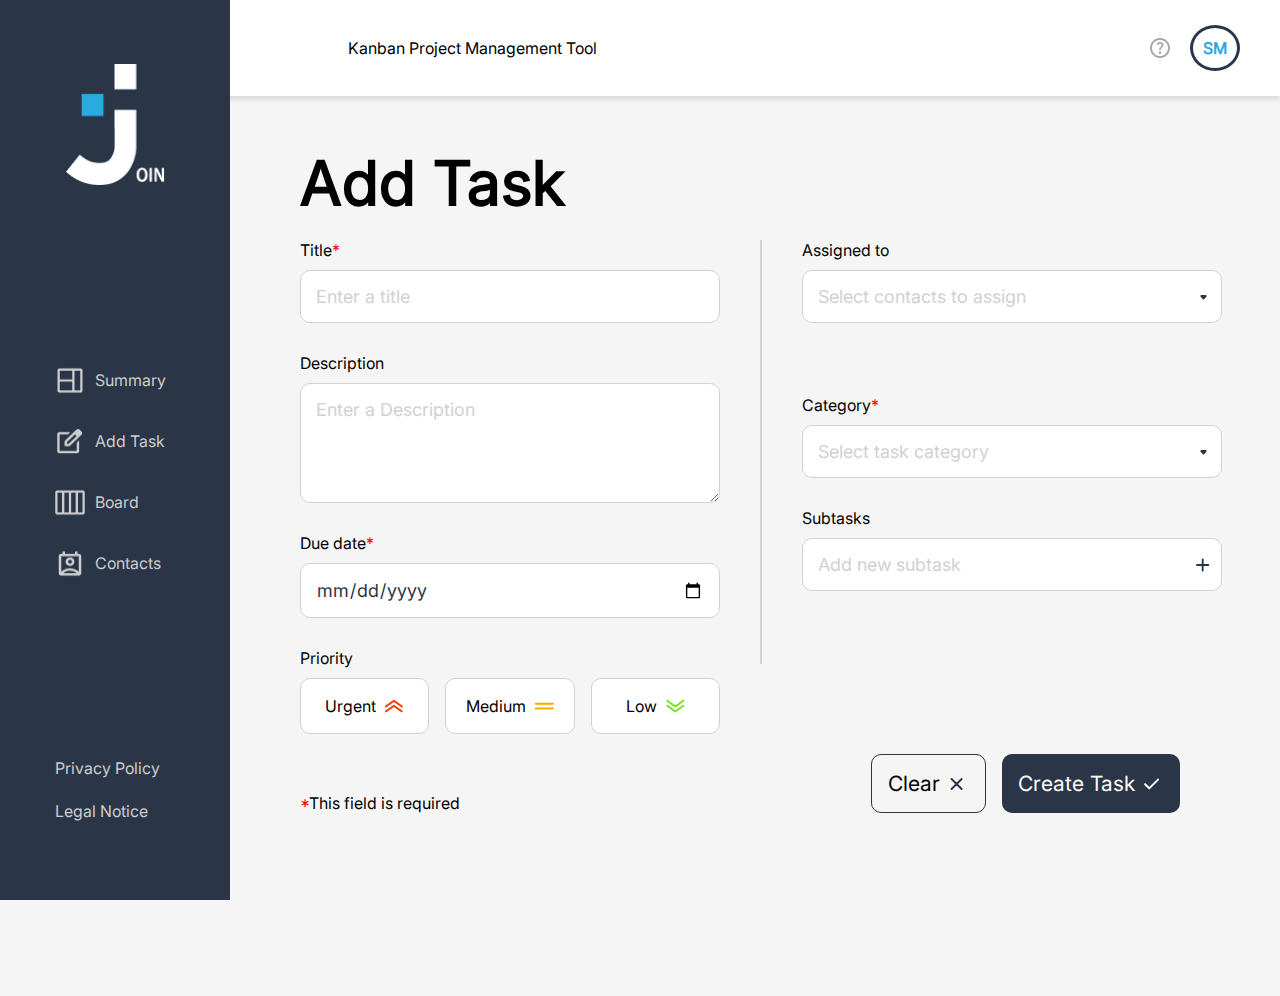
==== add-task.html @ b1f478a2 "add task page responsive" ====
<!DOCTYPE html>
<html lang="en">
  <head>
    <meta charset="UTF-8" />
    <meta name="viewport" content="width=device-width, initial-scale=1.0" />
    <title>Add Task</title>
    <link rel="stylesheet" href="./css/add-task.css" />
    <link rel="stylesheet" href="./css/responsive/add-task-resp.css">
    <link rel="stylesheet" href="./css/global_Dora.css" />
    <link rel="stylesheet" href="./css/navbar-header-ver2.css" />
  </head>
  <body onload="init()" onclick="closeSubMenu()">
    <div class="content">
    <div class="log" id="log"></div>
    <header class="header-general">
      <p class="header-p">Kanban Project Management Tool</p>
      <img
      class="frame-3-icon-header"
      src="./assets/icons/join-logo-blue.svg"
      alt="Join Logo"
    />
      <div class="header-left">
        <a href="./help.html" class="help-icon"
          ><img src="./assets/icons/help.svg" alt="Go to Help Site"
        /></a>
        <span
          class="header-icon light-blue"
          onclick="showSubMenu();preventBubbling(event)"
          >SM</span
        >
      </div>
      <div id="subMenu" class="subMenu dp-none"></div>
    </header>
    <main onclick="closeContactList(); closeCategoryList();">
      <nav class="frame-3">
        <img
          class="frame-3-icon"
          src="./assets/icons/join-main-logo.png"
          alt="Join Logo"
        />
        <div class="frame-3-menu">
          <a href="dashboard.html"><div class="menu-btns">
            <img
              class="menu-icon"
              src="./assets/icons/icon-summary.png"
              alt="icon-summary"
            />
            <p>Summary</p>
          </div></a>
          <a href="add-task.html"><div class="menu-btns">
            <img
              class="menu-icon"
              src="./assets/icons/icon-add-task.png"
              alt="icon-add-task"
            />
            <p>Add Task</p>
          </div></a>
          <a href="board.html"><div class="menu-btns">
            <img
              class="menu-icon"
              src="./assets/icons/icon-board.png"
              alt="icon-board"
            />
            <p>Board</p>
          </div></a>
          <a href="contacts.html"><div class="menu-btns">
            <img
              class="menu-icon"
              src="./assets/icons/icon-contacts.png"
              alt="icon-contacts"
            />
            <p>Contacts</p>
          </div>
        </div></a>
        <div class="frame-22">
          <a href="privacy-policy.html"><p class="frame-22-btns">Privacy Policy</p></a>
          <a href="legal-notice.html"><p class="frame-22-btns">Legal Notice</p></a>
        </div>
      </nav>

      <div class="add-task-content">
        <div class="add-task-title"><h1>Add Task</h1></div>
        <form class="add-task-form">
          <section class="add-task-1">
            <div class="add-title-content">
              <div class="add-title frame-219">
                <label for="add-task-title"
                  >Title<span class="red">*</span></label
                >
                <input
                oninput="removeErrorMsgs('required-title', 'add-task-title')"
                  type="text"
                  id="add-task-title"
                  class="add-task-title"
                  placeholder="Enter a title"
                  required
                />
              </div>
              <div class="requiredText dp-none" id="required-title">
                <p class="red">This field is required</p>
              </div>
              <div class="task-already-exists dp-none" id="task-already-exists">
                <p class="red">Task already exists</p>
              </div>
            </div>
            <div class="add-description frame-219">
              <label for="add-task-description">Description</label>
              <textarea
                name=""
                id="add-task-description"
                class="add-task-description"
                placeholder="Enter a Description"
              ></textarea>
            </div>
            <div class="add-date-content">
              <div class="add-date frame-219">
                <label for="add-task-due-date"
                  >Due date<span class="red">*</span></label
                >
                <input
                onfocus="removeErrorMsgs('required-date', 'add-task-due-date')"
                  type="date"
                  id="add-task-due-date"
                  class="add-task-due-date"
                  placeholder="ide"
                />
              </div>
              <div class="requiredText dp-none" id="required-date">
                <p class="red">This field is required</p>
              </div>
            </div>
                        <div class="select-priority frame-39">
              <label for="priority">Priority</label>
              <div class="priority-btns">
                <div
                  class="priority-btn"
                  id="prio-btn-urgent"
                  onclick="togglePrio('urgent')"
                >
                  <p>Urgent</p>
                  <img
                    id="prio-img-urgent"
                    class="priority-img"
                    src="./assets/icons/priority-urgent.svg"
                    alt="Priority Urgent"
                  />
                </div>
                <div
                  class="priority-btn"
                  id="prio-btn-medium"
                  onclick="togglePrio('medium')"
                >
                  <p>Medium</p>
                  <img
                    id="prio-img-medium"
                    class="priority-img"
                    src="./assets/icons/priority-medium.svg"
                    alt="Priority Medium"
                  />
                </div>
                <div
                  class="priority-btn"
                  id="prio-btn-low"
                  onclick="togglePrio('low')"
                >
                  <p>Low</p>
                  <img
                    id="prio-img-low"
                    class="priority-img"
                    src="./assets/icons/priority-low.svg"
                    alt="Priority Low"
                  />
                </div>
              </div>
            </div>
          </section>
          <div class="separator"></div>
          <section class="add-task-2">

            <div class="assigned-to-section frame-39">
              <label for="assigned-to">Assigned to</label>
              <input
                type="text"
                id="assigned-to"
                class="selection"
                placeholder="Select contacts to assign"
                onclick="showContactList(event)"
              />
              <img
                id="assigned-to-img-down"
                class="assigned-to-img dropdown-img"
                src="./assets/icons/arrow_drop_down.svg"
                alt="Select contact dropdown arrow"
                onclick="showContactList(event)"
              />
              <img
                id="assigned-to-img-up"
                class="assigned-to-img dropdown-img dp-none"
                src="./assets/icons/arrow_drop_down_up.svg"
                alt="Select contact dropdown arrow"
                onclick="showContactList(event)"
              />
              <div
                class="drop-down-contact-list dp-none"
                id="drop-down-contact-list"
                onclick="preventBubbling(event)"
              ></div>
              <div id="selected-avatars"></div>
            </div>
            <div class="add-category-content">
              <div class="add-category frame-39">
                <label for="category">Category<span class="red">*</span></label>
                <input
                  onfocus="removeErrorMsgs('required-category', 'category')"
                  type="text"
                  id="category"
                  class="selection"
                  placeholder="Select task category"
                  onclick="showCategoryList(event)"
                />
                <img
                  id="add-category-img-down"
                  class="add-category-img dropdown-img"
                  src="./assets/icons/arrow_drop_down.svg"
                  alt="Add category dropdown arrow"
                  onclick="showCategoryList(event)"
                />
                <img
                  id="add-category-img-up"
                  class="add-category-img dropdown-img dp-none"
                  src="./assets/icons/arrow_drop_down_up.svg"
                  alt="Add category dropdown arrow"
                  onclick="showCategoryList(event)"
                />
                <div
                  class="drop-down-category-list dp-none"
                  id="drop-down-category-list"
                  onclick="preventBubbling(event)"
                ></div>
              </div>
              <div class="requiredText dp-none" id="required-category">
                <p class="red">This field is required</p>
              </div>
            </div>
            <div class="add-subtask frame-39">
              <label for="subtask">Subtasks</label>
              <input
                onclick="acceptOrCancelSubtask()"
                type="text"
                id="subtask"
                class="subtask"
                placeholder="Add new subtask"
              />
              <img
                id="add-subtask-img"
                class="add-subtask-img"
                src="./assets/icons/add.svg"
                alt="Add subtask"
              />
              <div class="cancel-or-accept">
                <img
                  onclick="cancelSubTask()"
                  id="cancel-task-img"
                  class="cancel-task-img subtask-img dp-none"
                  src="./assets/icons/cancel.svg"
                  alt="Cancel Subtask"
                />
                <div id="small-separator" class="small-separator dp-none"></div>
                <img
                  id="accept-task-img"
                  class="accept-task-img subtask-img dp-none"
                  src="./assets/icons/check.svg"
                  alt="Accept Subtask"
                  onclick="addSubtask()"
                />
              </div>
              <ul class="subtask-list" id="subtask-list"></ul>
            </div>
          </section>
        </form>
        <div class="form-footer">
          <div class="footnote">
            <span class="red">*</span>This field is required
          </div>
          <div class="form-btns">
            <div
              onclick="clearTaskForm()"
              class="clear-btn form-btn"
              onmouseover="changeToBlueIcon()"
              onmouseout="changeToBlackIcon()"
            >
              <p>Clear</p>
              <img
                id="clear"
                class="clear form-btn-img"
                src="./assets/icons/cancel.svg"
                alt="Clear Task Image"
              />
              <img
                id="clear-hover"
                class="clear-hover form-btn-img dp-none"
                src="./assets/icons/clear-hover.svg"
                alt="Create Task Image Hover"
              />
            </div>
            <div class="create-btn form-btn" onclick="createTask()">
              <p>Create Task</p>
              <img
                class="create form-btn-img"
                src="./assets/icons/check-white.svg"
                alt="Create Task Image"
              />
            </div>
          </div>
        </div>

      </div>
    </main>
    <footer class="footer-resp">
      <div class="menu-btns-resp">
        <img class="menu-btn-icon-resp"  src="./assets/icons/icon-summary.png" alt="Summary button icon">
        <p>Summary</p>
      </div>
      <div class="menu-btns-resp">            
        <img class="menu-btn-icon-resp" src="./assets/icons/icon-board.png" alt="Board button icon">
        <p>Board</p></div>
      <div class="menu-btns-resp">            
        <img class="menu-btn-icon-resp"  src="./assets/icons/icon-add-task.png" alt="Add task button icon">
        <p>Add Tasks</p></div>
      <div class="menu-btns-resp">            
        <img class="menu-btn-icon-resp"  src="./assets/icons/icon-contacts.png" alt="Contacts button icon">
        <p>Contacts</p>
      </div>
    </footer>
</div>
    <script src="./js/add-task/add-task.js"></script>
    <script src="./js/global.js"></script>
    <script src="./js/add-task/category-add-task.js"></script>
    <script src="./js/add-task/contacts-add-task.js"></script>
    <script src="./js/add-task/prioBtn.js"></script>
    <script src="./js/add-task/subTask-add-task.js"></script>
    <!-- <script src="./js/storage.js"></script> -->
  </body>
</html>
---- css/add-task.css ----
main {
  max-width: 1440px;
  flex: 1;
}

.content {
  display: flex;
  flex-direction: column;
}
.add-task-content {
  height: 100vh;
  display: flex;
  flex-direction: column;
  gap: 20px;
  padding: 50px 100px 70px 100px;
  margin-left: 200px;
}

.separator {
  height: 424px;
  width: 0px;
  border: 1px solid #d1d1d1;
}

.add-task-form {
  display: flex;
  /* justify-content: space-between; */
  align-items: flex-start;
  gap: 40px;
}

h1 {
  font-size: 61px;
}

.add-task-1 {
  width: 420px;
  display: flex;
  flex-direction: column;
  gap: 30px;
}
.add-task-2 {
  width: 420px;
  display: flex;
  flex-direction: column;
  justify-content: space-evenly;
  gap: 30px;
}
.add-task-2 input {
  width: 420px;
}

.add-task-description {
  width: 420px;
  height: 120px;
  border: 1px solid #d1d1d1;
  border-radius: 10px;
  font-size: 18px;
  padding: 15px;
}

.frame-219,
.frame-39 {
  gap: 10px;
}

.assigned-to-section,
.add-category,
.add-subtask {
  display: flex;
  flex-direction: column;
}

.assigned-to-section,
.add-category {
  position: relative;
}

.assigned-to-section {
  height: 125px;
}
.subtask-img:hover {
  background-color: #0c2e6218;
  border-radius: 50%;
}

input {
  border: 1px solid #d1d1d1;
  border-radius: 10px;
}

.selection {
  font-size: 20px;
  border: 1px solid #d1d1d1;
  border-radius: 10px;
  padding: 15px;
}

.selection.placeholder {
  color: #d1d1d1; /* Change this to your desired placeholder color */
}

.selection:not(.placeholder) {
  color: #2a3647; /* Change this to your desired selected option color */
}

.dropdown-img {
  width: 7.21px;
  height: 4.6px;
  position: absolute;
  top: 55px;
  right: 15px;
}
.dropdown-img {
  cursor: pointer;
}

input[type="text"],
input[type="date"] {
  color: #2a3647;
  font-size: 18px;
}

input[type="date"] {
  --webkit-text-fill-color: #d1d1d1;
}
input::placeholder {
  font-size: 18px;
  color: #d1d1d1;
}

textarea:focus {
  outline: 2px solid #29abe2;
}

.add-task-content input:focus {
  border-color: #29abe2 !important; /* Change the border color to blue */
  outline: none;
  box-shadow: 0 0 0 1px #29abe2; /* Add a blue outline */
}

input,
textarea::placeholder {
  /* Chrome, Firefox, Opera, Safari 10.1+ */
  opacity: 1; /* Firefox */
  font-size: 18px;
  color: #d1d1d1;
  padding: 15px;
}

textarea::placeholder {
  padding: 0px;
}

input,
textarea:-ms-input-placeholder {
  /* Internet Explorer 10-11 */
  font-size: 18px;
  color: #d1d1d1;
}

input,
textarea::-ms-input-placeholder {
  /* Microsoft Edge */
  font-size: 18px;
  color: #d1d1d1;
}

.frame-219 {
  display: flex;
  flex-direction: column;
}

.select-priority {
  display: flex;
  flex-direction: column;
}

.priority-btns {
  display: flex;
  gap: 16px;
  justify-content: space-evenly;
  width: 420px;
  height: 56px;
}
.priority-btn {
  background-color: white;
  justify-content: center;
  align-items: center;
  display: flex;
  gap: 8px;
  border-radius: 10px;
  border: 1px solid #d1d1d1;
  padding: 16px 10px 16px 10px;
  width: 136px;
  height: 56px;
}

.priority-img {
  width: 20px;
  height: 14.5px;
}

.priority-btn:hover {
  cursor: pointer;
  box-shadow: 0px 4px 0px 0px #0000001a;
}
.red {
  color: red;
}

.add-subtask-img {
  height: 14px;
  width: 14px;
  position: absolute;
  top: 50px;
  right: 12px;
}

.add-subtask-img:hover {
  cursor: pointer;
}

.add-subtask {
  position: relative;
}

.add-date-img {
  height: 24px;
  width: 24px;
  position: absolute;
  top: 30px;
  right: 20px;
}

.add-date-img:hover {
  cursor: pointer;
}

.add-date {
  position: relative;
}

input[type="date"]::-webkit-calendar-picker-indicator {
  /* background: url(../assets/icons/calendar.svg); */
  cursor: pointer;
}

.dp-none {
  display: none;
}

.cancel-task-img,
.accept-task-img {
  height: 22px;
  width: 22px;
  cursor: pointer;
}

.small-separator {
  height: 24px;
  width: 0px;
  border: 1px solid #d1d1d1;
}

.cancel-or-accept {
  display: flex;
  position: absolute;
  top: 45px;
  right: 10px;
  gap: 4px;
}

.form-footer {
  width: 100%;
  display: flex;
  justify-content: space-between;
  align-items: flex-end;
  padding-bottom: 20px;
}
.form-btns {
  display: flex;
  gap: 16px;
}

.form-btn {
  display: flex;
  justify-content: center;
  align-items: center;
  gap: 5px;
  border-radius: 10px;
  padding: 16px;
  font-size: 21px;
}
.form-btn-img {
  width: 24px;
  height: 24px;
}

.clear-hover {
  width: 24px;
  height: 24px;
}
.form-btn:hover {
  cursor: pointer;
  box-shadow: 0px 4px 0px 0px #0000001a;
}
.clear-btn {
  display: flex;
  border: 1px solid #2a3647;
}
.clear-btn:hover {
  color: #29abe2;
  border: 1px solid #29abe2;
}
.create-btn {
  color: #ffffff;
  display: flex;
  background-color: #2a3647;
  transition: background-color 100ms ease-in-out;
}
.create-btn:hover {
  background-color: #29abe2;
}

.added-to-board-msg {
  display: flex;
  justify-content: space-evenly;
  align-items: center;
  background-color: #2a3647;
  color: #ffffff;
  border-radius: 20px;
  width: 326px;
  height: 74px;
  box-shadow: 0px 4px 0px 0px rgb(0, 0, 0, 0.1);
  position: fixed;
  left: 50vw;
  top: 50%;
  transform: translate(-50%, -50%);
  animation: slidesFromBottomToMiddle 0.15s forwards;
  z-index: 9999; /* Animation duration and forwards to keep the end position */
}

@keyframes slidesFromBottomToMiddle {
  0% {
    transform: translate(-50%, 100vh); /* Start from the bottom of the viewport */
  }
  100% {
    transform: translate(-50%, -50%); /* Move to the middle of the viewport */
  }
}

.drop-down-contact-list {
  width: 420px;
  height: 180px;
  position: absolute;
  background-color: #ffffff;
  top: 82px;
  z-index: 9999;
  border-radius: 10px;
  overflow-y: scroll;
}

.contact,
.category {
  display: flex;
  align-items: center;
  justify-content: space-between;
  gap: 20px;
}

.contactListElement:hover,
.categoryListElement:hover {
  background-color: #d1d1d1;
  cursor: pointer;
}

.contactListElement,
.categoryListElement {
  background-color: white;
  color: black;
  display: flex;
  align-items: center;
  justify-content: space-between;
  padding: 2px 38px 2px 18px;
  border-radius: 8px;
}
.categoryListElement {
  height: 44px;
}

.avatar {
  background-color: #29abe2;
  border: 2px solid white;
  color: white;
}

.contact span:nth-of-type(1) {
  display: flex;
  justify-content: center;
  align-items: center;
  width: 40px;
  height: 40px;
  padding: 0;
  border-radius: 50%;
}

#selected-avatars {
  display: flex;
  gap: 6px;
}
.selected-avatar {
  display: flex;
  justify-content: center;
  align-items: center;
  color: white;
  /* background-color: #e2298f; */
  width: 18px;
  height: 18px;
  border-radius: 50%;
  padding: 16px;
  font-size: 13px;
}

.drop-down-category-list {
  width: 420px;
  /* height: 120px; */
  position: absolute;
  background-color: #ffffff;
  top: 82px;
  z-index: 9999;
  border-radius: 10px;
  overflow-y: scroll;
}

.requiredText {
  font-size: 13px;
}
---- css/responsive/add-task-resp.css ----
@media (max-width: 1250px) {
  input,
  .add-task-description,
  .priority-btns {
    width: 360px;
  }
  .priority-btn {
    width: 110px;
    height: 50px;
    /* font-size:13px; */
  }
  .add-task-2 input {
    width: 360px;
  }
}

@media (max-width: 1150px) {
  .add-task-form {
    flex-direction: column;
    padding-bottom: 180px;
  }
  .separator {
    display: none;
  }
  input,
  .add-task-description,
  .priority-btns {
    width: 550px;
  }
  .priority-btn {
    width: 410px;
    height: 50px;
    /* font-size:13px; */
  }
  .add-task-2 input {
    width: 550px;
  }
  .form-footer {
    width: 580px;
    background-color: rgb(246, 245, 245);
    height: 120px;
    position: fixed;
    bottom: 0;
    right: 0px;
    left: 0px;
    margin-left: 300px;
    padding-bottom: 30px;
    justify-content: flex-start;
    gap: 70px;
  }

  .dropdown-img,
  .add-subtask-img,
  .cancel-or-accept {
    right: -110px;
  }
  h1 {
    font-size: 55px;
  }
}

@media (max-width: 900px) {
  .add-task-2 input {
    width: 450px;
  }
  input,
  .add-task-description,
  .priority-btns {
    width: 450px;
  }

  .form-footer {
    width: 450px;
    background-color: rgb(246, 245, 245);
    height: 120px;
    position: fixed;
    bottom: 0;
    right: 0px;
    left: 0px;
    margin-left: 300px;
    padding-bottom: 30px;
    padding-top: 10px;
    flex-direction: column;
    gap: 20px;
  }
  .form-btn {
    font-size: 16px;
    height: 50px;
    width: 150px;
  }
  h1 {
    font-size: 50px;
  }
  .dropdown-img,
  .add-subtask-img,
  .cancel-or-accept {
    right: -10px;
  }
}

@media (max-width: 800px) {
  .add-task-content {
    margin: 0px;
    padding-left: 60px;
    padding-right: 60px;
  }
  .form-footer {
    justify-content: center;
    width: 100%;
    flex-direction: row;
    margin-left: 0;
    height: 80px;
    bottom: 80px;
    right: 0px;
    left: 0px;
  }

  .frame-3 {
    z-index: 999;
  }

  .add-task-form {
    align-items: center;
    padding-bottom: 230px;
  }

  .add-task-2 input {
    width: 550px;
  }
  input,
  .add-task-description,
  .priority-btns {
    width: 550px;
    height: 45px;
  }
  .add-task-1,
  .add-task-2 {
    width: 550px;
  }
  h1 {
    font-size: 40px;
  }
  .add-task-description {
    height: 88px;
  }
  .clear-btn,
  .form-btn {
    font-size: 15px;
    height: 42px;
    width: 150px;
  }
  .footnote {
    font-size: 14px;
  }
  input::placeholder,
  .add-task-description::placeholder {
    font-size: 16px;
  }
  input[type="date"] {
    font-size: 16px;
  }
  .assigned-to-img,
  .add-category-img,
  .add-subtask-img,
  .cancel-or-accept {
    top: 50px;
    right: 10px;
  }
  .add-subtask-img,
  .cancel-or-accept {
    top: 44px;
  }
  /* .assigned-to-img {
        top: 50px;
      } */
}

@media (max-width: 600px) {
  .add-task-2 input {
    width: 450px;
  }
  input,
  .add-task-description,
  .priority-btns {
    width: 450px;
  }
  .add-task-1,
  .add-task-2 {
    width: 450px;
  }
  .form-footer {
    flex-direction: column;
    align-items: center;
    height: 95px;
    padding: 10px;
  }
  input::placeholder,
  .add-task-description::placeholder,
  input[type="date"] {
    font-size: 15px;
  }
}

@media (max-width: 500px) {
  .add-task-2 input {
    width: 360px;
  }
  input,
  .priority-btns {
    width: 360px;
    height: 40px;
  }

  .add-task-description {
    width: 360px;
  }
  .add-task-1,
  .add-task-2 {
    width: 360px;
  }
  input::placeholder,
  .add-task-description::placeholder {
    font-size: 13px;
  }
  .priority-btns {
    font-size: 14px;
  }
  .add-subtask-img,
  .cancel-or-accept {
    top: 40px;
  }
}

@media (max-width: 400px) {
  .priority-btns {
    font-size: 13px;
  }
  .priority-btn {
    padding: 0;
  }
  .priority-img {
    width: 17px;
  }
  .add-task-2 input {
    width: 280px;
  }
  input,
  .add-task-description,
  .priority-btns {
    width: 280px;
  }
  .add-task-1,
  .add-task-2 {
    width: 280px;
  }
  .form-footer {
    padding-left: 20px;
  }
  .clear-btn,
  .form-btn {
    font-size: 12px;
    height: 40px;
    width: 140px;
  }

  .clear-btn {
    width: 120px;
  }
}
---- css/global_Dora.css ----
@font-face {
  font-family: "Inter";
  src: url(../assets/fonts/Inter/Inter_18pt-Regular.ttf);
}

* {
  scroll-behavior: smooth;
  box-sizing: border-box;
  margin: 0;
  text-decoration: none;
  font-family: "Inter", "sans-serif";
}

html,
body {
  height: 100%;
  margin: 0;
}

body {
  font-family: "Inter", sans-serif;
  height: 100vh;
  overflow-x: hidden;
  background-color: rgb(246, 245, 245);
}

header {
  background-color: white;
}

/* h1 {
  font-size: 61px;
} */

/*General - Submenu*/

.subMenu {
  background-color: #2a3647;
  width: 150px;
  height: 158px;
  position: absolute;
  top: 110px;
  right: 40px;
  border-top-left-radius: 20px;
  border-bottom-right-radius: 20px;
  border-bottom-left-radius: 20px;
  padding: 10px;
  display: flex;
  flex-direction: column;
  justify-content: space-around;
  z-index: 3;
}

.subMenu-btns {
  padding: 10px;
  color: #cdcdcd;
}
.subMenu-btns:hover {
  cursor: pointer;
  background-color: #2a3d59;
}

.dp-none {
  display: none;
}

.subMenu {
  animation-duration: 0.25s;
  animation-name: menu;
}

@keyframes menu {
  from {
    top: 110px;
    right: -280px;
  }

  to {
    top: 110px;
    right: 40px;
  }
}
---- css/navbar-header-ver2.css ----
/* Navbar */

.footer-resp {
  display: none;
}

.frame-3 {
  width: 230px;
  background-color: #2a3647;
  display: flex;
  flex-direction: column;
  align-items: center;
  justify-content: space-between;
  position: fixed;
  top: 0;
  height: 100vh;
  padding-top: 64px;
  padding-bottom: 64px;
}

.frame-3-icon {
  width: 100px;
  height: 121px;
}

.frame-3-menu {
  display: flex;
  flex-direction: column;
  gap: 15px;
}

.menu-btns {
  display: flex;
  align-items: center;
  gap: 10px;
  color: #cdcdcd;
  height: 46px;
  width: 232px;
  padding: 8px 56px;
}

.menu-btns:hover {
  cursor: pointer;
  background-color: #3e5779;
}

.menu-icon {
  width: 30px;
  height: 30px;
}

.frame-22 {
  width: 100%;
  display: flex;
  flex-direction: column;
  align-items: center;
  gap: 8px;
}
.frame-22-btns {
  width: 121px;
  height: 35px;
  color: #cdcdcd;
}

.frame-22-btns:hover {
  cursor: pointer;
  color: #29abe2;
  transform: scale(1.05);
  font-weight: 700;
}

.subMenu {
  background-color: #2a3647;
  width: 150px;
  height: 158px;
  position: absolute;
  top: 110px;
  right: 40px;
  border-top-left-radius: 20px;
  border-bottom-right-radius: 20px;
  border-bottom-left-radius: 20px;
  padding: 10px;
  display: flex;
  flex-direction: column;
  justify-content: space-around;
}

.subMenu-btns {
  padding: 10px;
  color: #cdcdcd;
}
.subMenu-btns:hover {
  cursor: pointer;
  background-color: #2a3d59;
}

.dp-none {
  display: none;
}

.subMenu {
  animation-duration: 0.25s;
  animation-name: slide-in;
}

@keyframes slide-in {
  from {
    top: 110px;
    right: -280px;
  }

  to {
    top: 110px;
    right: 40px;
  }
}

/* Header  */

.header-general {
  display: flex;
  justify-content: space-between;
  height: 96px;
  width: 100%;
  padding: 20px 40px 20px 348px;
  align-items: center;
  box-shadow: 0px 4px 4px 0px rgba(0, 0, 0, 0.1);
}

.header-icon {
  border: 3px solid #2a3647;
  border-radius: 50%;
  padding: 10px;
  font-weight: 700;
}

.header-icon:hover {
  cursor: pointer;
  background-color: #7d7f8149;
}

.light-blue {
  color: #29abe2;
}

.header-left {
  display: flex;
  align-items: center;
  gap: 20px;
}

.help-icon {
  width: 20px;
  height: 20px;
}

.help-icon:hover {
  cursor: pointer;
  transform: scale(1.1);
}

.frame-3-icon-header {
  display: none;
}

@media (max-width: 800px) {
  header {
    padding-left: 40px !important;
  }

  .header-p {
    display: none;
  }

  .frame-3 {
    display: none;
  }

  .footer-resp {
    position: fixed;
    display: flex;
    justify-content: space-evenly;
    background-color: rgba(42, 54, 71, 1);
    height: 80px;
    width: 100%;
    bottom: 0px;
  }

  .menu-btns-resp {
    display: flex;
    flex-direction: column;
    color: rgba(255, 255, 255, 1);
    font-size: 14px;
    align-items: center;
    justify-content: center;
    height: 76px;
    width: 76px;
  }

  .menu-btn-icon-resp {
    height: 24px;
    width: 24px;
  }

  .frame-3-icon-header {
    display: block;
    height: 64px;
  }
}
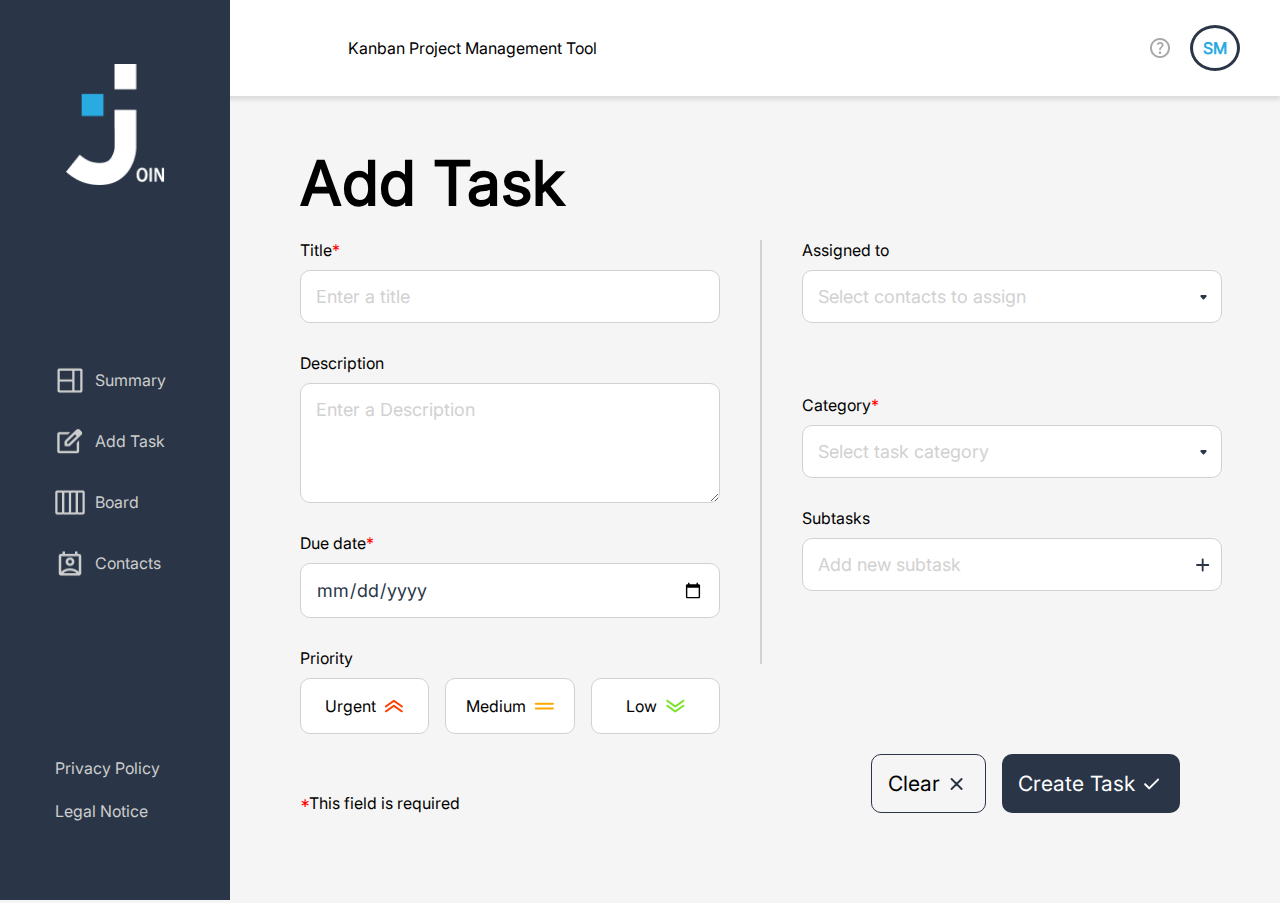
==== commit ae5a8a55: "floating add task responsive" ====
--- a/add-task.html
+++ b/add-task.html
@@ -4,8 +4,9 @@
     <meta charset="UTF-8" />
     <meta name="viewport" content="width=device-width, initial-scale=1.0" />
     <title>Add Task</title>
+    
     <link rel="stylesheet" href="./css/add-task.css" />
-    <link rel="stylesheet" href="./css/responsive/add-task-resp.css">
+    <link rel="stylesheet" href="./css/responsive/add-task-resp.css" />
     <link rel="stylesheet" href="./css/global_Dora.css" />
     <link rel="stylesheet" href="./css/navbar-header-ver2.css" />
   </head>
@@ -79,7 +80,7 @@
       </nav>
 
       <div class="add-task-content">
-        <div class="add-task-title"><h1>Add Task</h1></div>
+        <div class="add-task-main-title"><h1>Add Task</h1></div>
         <form class="add-task-form">
           <section class="add-task-1">
             <div class="add-title-content">
@@ -315,22 +316,22 @@
         </div>
 
       </div>
-    </main>
+    </main class="main-add-task">
     <footer class="footer-resp">
-      <div class="menu-btns-resp">
+      <a href="dashboard.html"><div class="menu-btns-resp">
         <img class="menu-btn-icon-resp"  src="./assets/icons/icon-summary.png" alt="Summary button icon">
         <p>Summary</p>
-      </div>
-      <div class="menu-btns-resp">            
+      </div></a>
+      <a href="board.html"><div class="menu-btns-resp">            
         <img class="menu-btn-icon-resp" src="./assets/icons/icon-board.png" alt="Board button icon">
-        <p>Board</p></div>
-      <div class="menu-btns-resp">            
+        <p>Board</p></div></a>
+      <a href="add-task.html"><div class="menu-btns-resp">            
         <img class="menu-btn-icon-resp"  src="./assets/icons/icon-add-task.png" alt="Add task button icon">
-        <p>Add Tasks</p></div>
-      <div class="menu-btns-resp">            
+        <p>Add Tasks</p></div></a>
+      <a href="contacts.html"><div class="menu-btns-resp">            
         <img class="menu-btn-icon-resp"  src="./assets/icons/icon-contacts.png" alt="Contacts button icon">
         <p>Contacts</p>
-      </div>
+      </div></a>
     </footer>
 </div>
     <script src="./js/add-task/add-task.js"></script>
--- a/css/add-task.css
+++ b/css/add-task.css
@@ -1,4 +1,4 @@
-main {
+.main-add-task {
   max-width: 1440px;
   flex: 1;
 }
@@ -8,7 +8,6 @@
   flex-direction: column;
 }
 .add-task-content {
-  height: 100vh;
   display: flex;
   flex-direction: column;
   gap: 20px;
--- a/css/global_Dora.css
+++ b/css/global_Dora.css
@@ -18,7 +18,6 @@
 }
 
 body {
-  font-family: "Inter", sans-serif;
   height: 100vh;
   overflow-x: hidden;
   background-color: rgb(246, 245, 245);
@@ -66,10 +65,10 @@
 
 .subMenu {
   animation-duration: 0.25s;
-  animation-name: menu;
+  animation-name: slidesFromLeft;
 }
 
-@keyframes menu {
+@keyframes slidesFromLeft {
   from {
     top: 110px;
     right: -280px;
--- a/css/navbar-header-ver2.css
+++ b/css/navbar-header-ver2.css
@@ -186,6 +186,12 @@
     bottom: 0px;
   }
 
+  .menu-btns-resp:hover {
+    cursor: pointer;
+    background-color: #131820;
+    border-radius: 20px;
+  }
+
   .menu-btns-resp {
     display: flex;
     flex-direction: column;
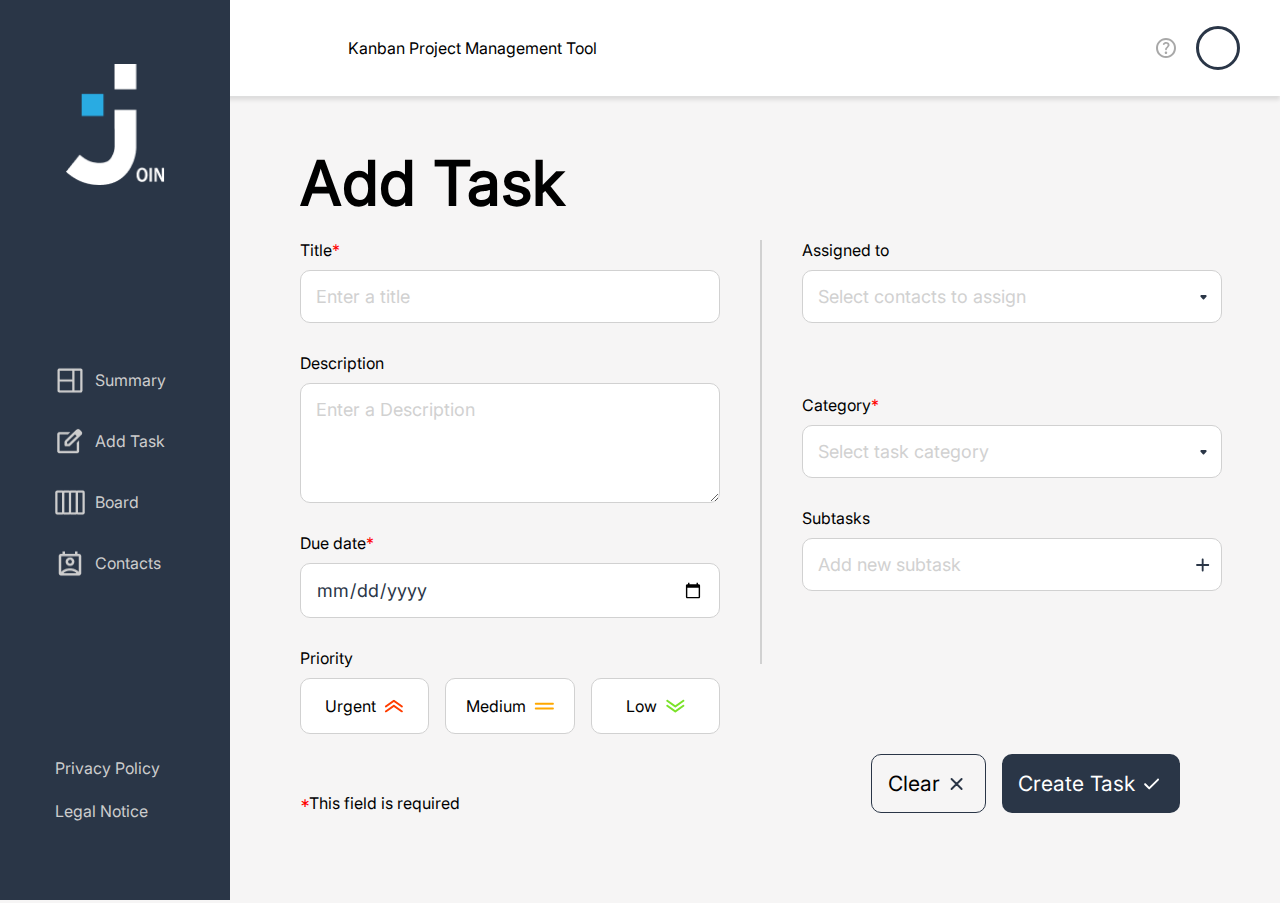
==== commit 8af99b91: "User and Guest Login features added" ====
--- a/add-task.html
+++ b/add-task.html
@@ -11,8 +11,6 @@
     <link rel="stylesheet" href="./css/navbar-header-ver2.css" />
   </head>
   <body onload="init()" onclick="closeSubMenu()">
-    <div class="content">
-    <div class="log" id="log"></div>
     <header class="header-general">
       <p class="header-p">Kanban Project Management Tool</p>
       <img
@@ -25,13 +23,17 @@
           ><img src="./assets/icons/help.svg" alt="Go to Help Site"
         /></a>
         <span
+        id="initialLetter"
           class="header-icon light-blue"
-          onclick="showSubMenu();preventBubbling(event)"
-          >SM</span
+          onclick="showSubMenuLoggedIn();preventBubbling(event)"
+          ></span
         >
       </div>
       <div id="subMenu" class="subMenu dp-none"></div>
     </header>
+    <div class="content">
+    <div class="log" id="log"></div>
+
     <main onclick="closeContactList(); closeCategoryList();">
       <nav class="frame-3">
         <img
@@ -64,7 +66,7 @@
             />
             <p>Board</p>
           </div></a>
-          <a href="contacts.html"><div class="menu-btns">
+          <a href="contacts_Dora.html"><div class="menu-btns">
             <img
               class="menu-icon"
               src="./assets/icons/icon-contacts.png"
@@ -275,7 +277,7 @@
                   onclick="addSubtask()"
                 />
               </div>
-              <ul class="subtask-list" id="subtask-list"></ul>
+              <div class="subtask-list" id="subtask-list"></div>
             </div>
           </section>
         </form>
@@ -328,7 +330,7 @@
       <a href="add-task.html"><div class="menu-btns-resp">            
         <img class="menu-btn-icon-resp"  src="./assets/icons/icon-add-task.png" alt="Add task button icon">
         <p>Add Tasks</p></div></a>
-      <a href="contacts.html"><div class="menu-btns-resp">            
+      <a href="contacts_Dora.html"><div class="menu-btns-resp">            
         <img class="menu-btn-icon-resp"  src="./assets/icons/icon-contacts.png" alt="Contacts button icon">
         <p>Contacts</p>
       </div></a>
--- a/css/add-task.css
+++ b/css/add-task.css
@@ -1,12 +1,15 @@
 .main-add-task {
+  flex: 1;
+}
+main {
+  width: 100%;
+}
+.content {
+  display: flex;
+  flex-direction: column;
   max-width: 1440px;
-  flex: 1;
-}
-
-.content {
-  display: flex;
-  flex-direction: column;
-}
+}
+
 .add-task-content {
   display: flex;
   flex-direction: column;
@@ -31,7 +34,9 @@
 h1 {
   font-size: 61px;
 }
-
+.header-general {
+  width: 100%;
+}
 .add-task-1 {
   width: 420px;
   display: flex;
@@ -435,3 +440,70 @@
 .requiredText {
   font-size: 13px;
 }
+
+/*subtask*/
+
+.subtask-list-item-btns {
+  display: flex;
+  align-items: center;
+  gap: 5px;
+}
+
+.subtask-list-item {
+  display: flex;
+  justify-content: space-between;
+  align-items: center;
+  width: 100%;
+  /* width: 550px;
+  height: 21px; */
+  padding: 5px;
+  padding-left: 10px;
+  border-radius: 10px;
+}
+.subtask-list-item:hover {
+  cursor: pointer;
+  background-color: rgba(168, 168, 168, 0.2);
+}
+
+.subtask-edit-icons {
+  width: 24px;
+  height: 24px;
+}
+.subtask-list-item-separator {
+  width: 2px;
+  height: 24px;
+  background-color: rgba(168, 168, 168, 0.4);
+}
+
+.change-input {
+  display: flex;
+}
+.subtask-list-item-separator-2 {
+  width: 2px;
+  height: 24px;
+  background-color: rgba(168, 168, 168, 0.4);
+}
+.subtask-list-item-btns-2 {
+  display: flex;
+  position: relative;
+}
+
+.accept,
+.delete-2,
+.subtask-list-item-separator-2 {
+  position: absolute;
+}
+
+.accept {
+  top: 10px;
+  right: 10px;
+}
+
+.delete-2 {
+  top: 10px;
+  right: 40px;
+}
+.subtask-list-item-separator-2 {
+  top: 10px;
+  right: 36px;
+}
--- a/css/navbar-header-ver2.css
+++ b/css/navbar-header-ver2.css
@@ -132,6 +132,11 @@
   border-radius: 50%;
   padding: 10px;
   font-weight: 700;
+  width: 44px;
+  height: 44px;
+  display: flex;
+  justify-content: center;
+  align-items: center;
 }
 
 .header-icon:hover {
